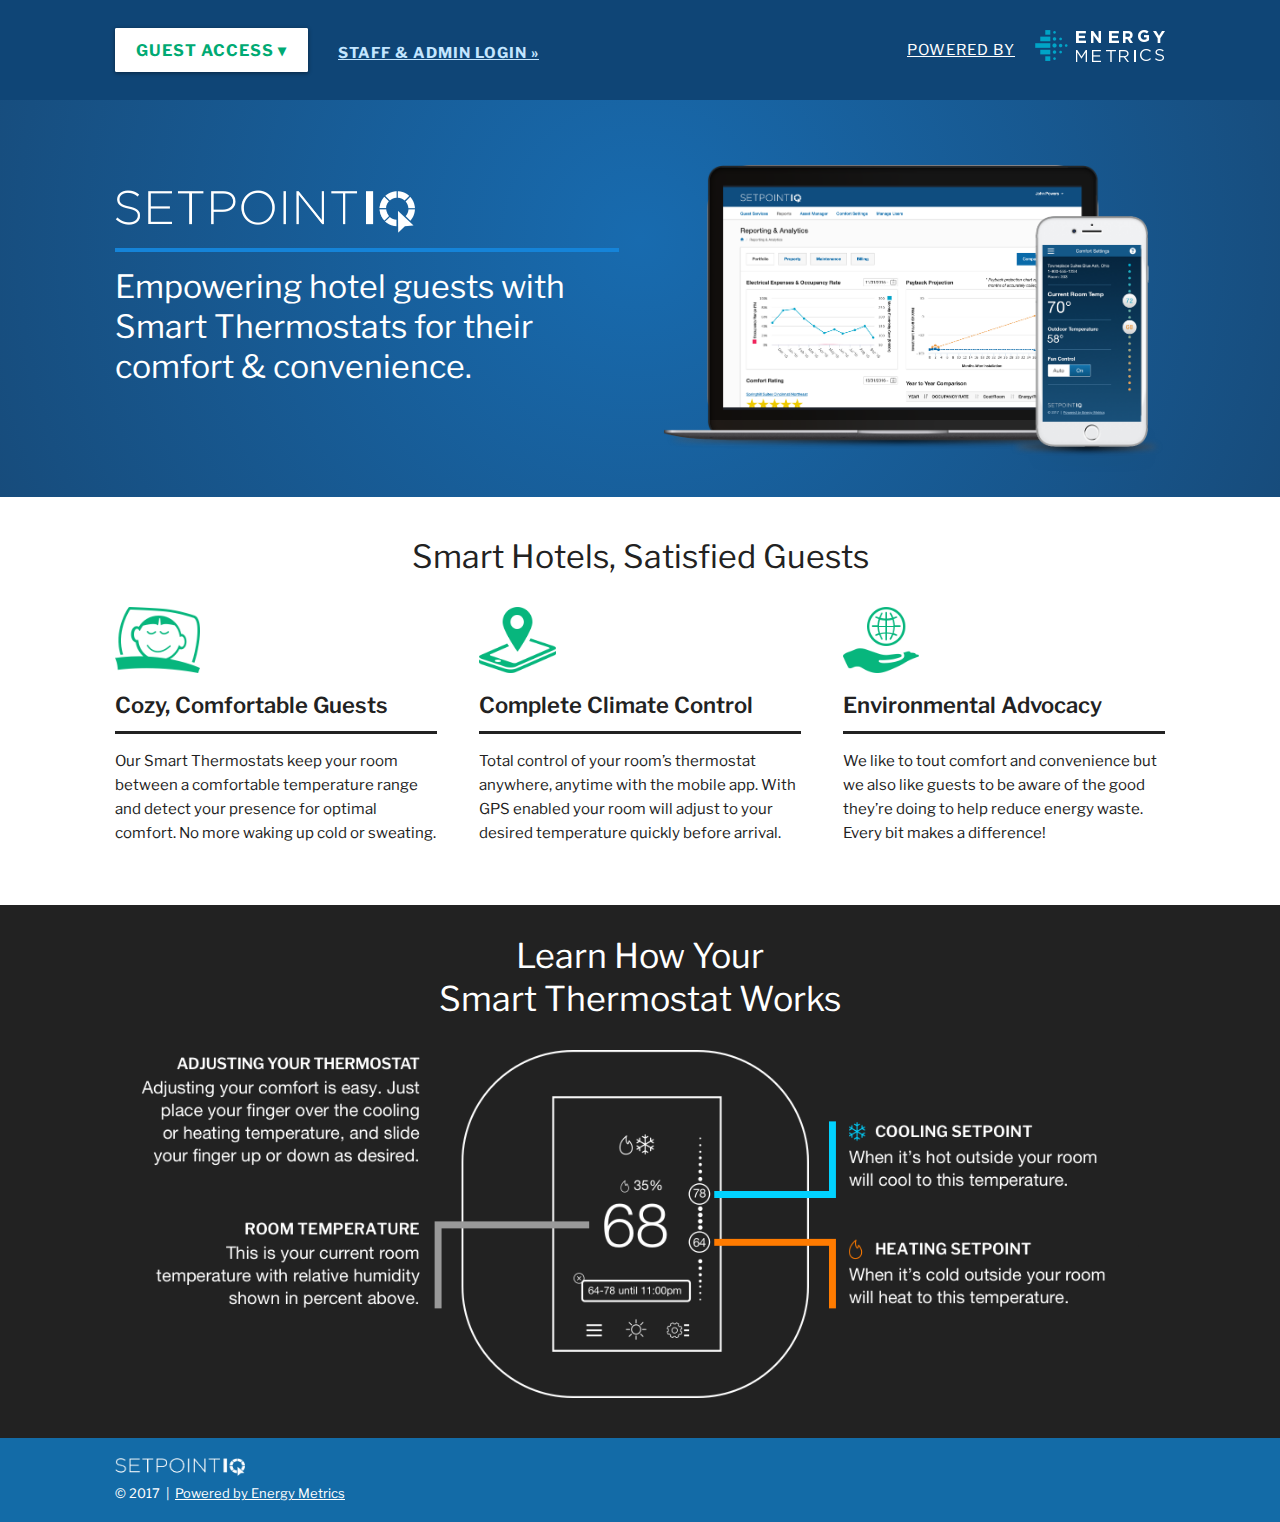
==== index.html @ f580b48e "Update index.html" ====
<!DOCTYPE html>
<html lang="en">
<head>

	<meta charset="utf-8">
	<title>SetpointIQ | Smart IoT Thermostats for Hotels &amp; Businesses</title>
	<meta name="description" content="SetpointIQ empowers hotel guests with IoT Smart Thermostats for their comfort and convenience while saving hotels money on electric bills.">
	<meta name="author" content="Energy Metrics">

	<meta name="viewport" content="width=device-width, initial-scale=1">

	<link href="https://fonts.googleapis.com/css?family=Libre+Franklin:300,300i,400,400i,600,600i,700,700i" rel="stylesheet">

	<link rel="stylesheet" href="css/normalize.css">
	<link rel="stylesheet" href="css/skeleton.css">
	<link rel="stylesheet" href="css/styles.css">

	<link rel="apple-touch-icon" sizes="180x180" href="/apple-touch-icon.png">
	<link rel="icon" type="image/png" href="/favicon-32x32.png" sizes="32x32">
	<link rel="icon" type="image/png" href="/favicon-16x16.png" sizes="16x16">
	<link rel="manifest" href="/manifest.json">
	<link rel="mask-icon" href="/pin-favicon.svg" color="#1c5f9c">
	<meta name="theme-color" content="#1c5f9c">
	
	<meta name="apple-mobile-web-app-title" content="SetpointIQ">
	<meta name="apple-mobile-web-app-capable" content="yes">
	<meta name="mobile-web-app-capable" content="yes">
	
	<!-- jQuery -->
	<script type="text/javascript" src="https://ajax.googleapis.com/ajax/libs/jquery/3.1.0/jquery.min.js"></script>
	<script>window.jQuery || document.write('<script src="/js/jquery-3.1.1.min.js">\x3C/script>')</script>

</head>
<body>


<header>
	<div class="container container100">
		<section>
			<div class="leftInfo">
				<a class="button btnAccess" href="#" id="btnAccess">GUEST ACCESS <span>&#9662</span></a>
				<a class="btnLogin" href="#">STAFF &amp; ADMIN LOGIN &raquo;</a>
			</div>

			<div id="accessDrop" style="display: none;">
				<h4>Enter Your Personal Access Code</h4>

				<form action="#" method="post">
					<input type="submit" name="access" value="Go" />
					<div style="overflow: hidden; padding-right: .5em;">
					<input class="code" type="number" pattern="[0-9]*" autofocus />
					</div>
				</form>

				<div class="errors">
<!-- 					<p>We did not recognize your access code. Please try again.</p>
					<p>This field is required. Please enter your access code.</p>
 -->				</div>

				<p>Your code can be found on the back of your SetpointIQ info card. Please let the front desk know if you did not receive one or if you run into any issues.</p>

				<a href="#!" class="close-btn">Close</a>


			</div> <!-- end #accessDrop -->



			<div class="rightInfo">
				<a href="http://energymetricsllc.com/" target="_blank"><img src="images/logo-EnergyMetrics.png" alt="Energy Metrics IoT Power" width="130"></a>
				<span><a href="http://energymetricsllc.com/" target="_blank">POWERED BY</a></span>
			</div>
		</section>
		</section>
	</div>
</header>


<section id="hero">
	<div class="container">
		<div class="row">
			<div class="one-half column intro">
				<img class="logo" src="images/logo-SetpointIQ.png" alt="SetpointIQ logo">
				<h1>Empowering hotel guests with Smart Thermostats for their comfort &amp; convenience.</h1>
			</div>
			<div class="one-half column">
				<img class="heroImg" src="images/setpointIQ-App.png" alt="SetpointIQ mobile app and dashboard">
			</div>
		</div>
	</div>
</section>



<section id="touts">
	<div class="container">

		<h2>Smart Hotels, Satisfied Guests</h2>

		<div class="row">

			<div class="one-third column">
				<img src="images/icon-comfort.png" alt="Cozy Guests With Smart Thermostats" height="66">
				<h3>Cozy, Comfortable Guests</h3>
				<p>Our Smart Thermostats keep your room between a comfortable temperature range and detect your presence for optimal comfort. No more waking up cold or sweating.</p>
			</div>

			<div class="one-third column">
				<img src="images/icon-location.png" alt="Cozy Guests With Smart Thermostats" height="66">
				<h3>Complete Climate Control</h3>
				<p>Total control of your room&rsquo;s thermostat anywhere, anytime with the mobile app. With GPS enabled your room will adjust to your desired temperature quickly before arrival.</p>
			</div>

			<div class="one-third column">
				<img src="images/icon-environmental.png" alt="Cozy Guests With Smart Thermostats" height="66">
				<h3>Environmental Advocacy</h3>
				<p>We like to tout comfort and convenience but we also like guests to be aware of the good they&rsquo;re doing to help reduce energy waste. Every bit makes a difference!</p>
			</div>
	</div>
</section>



<section id="learn">
	<div class="container">
		<h2>Learn How Your <br />Smart Thermostat Works</h2>
		<img src="images/SetpointIQ-thermostat-learn.png" alt="SetpointIQ IoT Smart Thermostat Helper">
		<div class="center"><a class="button btn1 btn2" href="thermostat-learn.html">VIEW FULL SCREEN</a></div>
	</div>
</section>


<footer>
	<div class="container">
		<img src="images/logo-SetpointIQ.png" alt="SetpointIQ logo" width="130">
		<p>&copy; 2017 &nbsp;|&nbsp; <a href="http://energymetricsllc.com/" target="_blank">Powered by Energy Metrics</a>
	</div>
</footer>

<div class="backdrop" id="backDrop" style="display: none"></div>


<script>
	$(document).ready(function() {

		$(document).on("click", function(e) {
			if($(e.target).closest("#accessDrop").length === 0) {
				$("#accessDrop").fadeOut();
			}
		});

		$("#btnAccess, a.close-btn").on("click", function(e) {
			e.stopPropagation();

			$("div.errors").empty();
			$("#accessDrop").fadeToggle();
		});

		$("input.code").on('input', function(e) {
			$('div.errors').fadeOut(500, function() {
				$(this).empty().show();
			})
		})

		$("form").submit(function(e) {
			e.preventDefault();

			if($.trim($("input.code").val()) === "") {
				$("div.errors").html("<p>This field is required. Please enter your access code.</p>");
				$("input.code").focus();
				return;
			}
		})
	});
</script>

</body>
</html>
---- css/skeleton.css ----
/*
* Skeleton V2.0.4
* Copyright 2014, Dave Gamache
* www.getskeleton.com
* Free to use under the MIT license.
* http://www.opensource.org/licenses/mit-license.php
* 12/29/2014
* Site design by David Ross for Energy Metrics
*/



/* Grid
–––––––––––––––––––––––––––––––––––––––––––––––––– */
.container {
	position: relative;
	width: 100%;
	max-width: 1050px;
	margin: 0 auto;
	padding: 0 20px;
	box-sizing: border-box; }

.container100 { width: 100%!important; padding: 0!important; }

.column,
.columns {
	width: 100%;
	float: left;
	box-sizing: border-box; }




/* For devices larger than 400px */
@media (min-width: 400px) {
  .container {
    width: 90%;
    padding: 0; }
}

/* For devices larger than 550px */
@media (min-width: 550px) {
	.container { width: 90%; }
	.column, .columns {	margin-left: 4%; }
	.column:first-child, .columns:first-child { margin-left: 0; }

	.one.column,
	.one.columns                    { width: 4.66666666667%; }
	.two.columns                    { width: 13.3333333333%; }
	.three.columns                  { width: 22%;            }
	.four.columns                   { width: 30.6666666667%; }
	.five.columns                   { width: 39.3333333333%; }
	.six.columns                    { width: 48%;            }
	.seven.columns                  { width: 56.6666666667%; }
	.eight.columns                  { width: 65.3333333333%; }
	.nine.columns                   { width: 74.0%;          }
	.ten.columns                    { width: 82.6666666667%; }
	.eleven.columns                 { width: 91.3333333333%; }
	.twelve.columns                 { width: 100%; margin-left: 0; }

	.one-third.column               { width: 30.6666666667%; }
	.two-thirds.column              { width: 65.3333333333%; }

	.one-half.column                { width: 48%; }


	/* Offsets */
	.offset-by-one.column,
	.offset-by-one.columns          { margin-left: 8.66666666667%; }
	.offset-by-two.column,
	.offset-by-two.columns          { margin-left: 17.3333333333%; }
	.offset-by-three.column,
	.offset-by-three.columns        { margin-left: 26%;            }
	.offset-by-four.column,
	.offset-by-four.columns         { margin-left: 34.6666666667%; }
	.offset-by-five.column,
	.offset-by-five.columns         { margin-left: 43.3333333333%; }
	.offset-by-six.column,
	.offset-by-six.columns          { margin-left: 52%;            }
	.offset-by-seven.column,
	.offset-by-seven.columns        { margin-left: 60.6666666667%; }
	.offset-by-eight.column,
	.offset-by-eight.columns        { margin-left: 69.3333333333%; }
	.offset-by-nine.column,
	.offset-by-nine.columns         { margin-left: 78.0%;          }
	.offset-by-ten.column,
	.offset-by-ten.columns          { margin-left: 86.6666666667%; }
	.offset-by-eleven.column,
	.offset-by-eleven.columns       { margin-left: 95.3333333333%; }

	.offset-by-one-third.column,
	.offset-by-one-third.columns    { margin-left: 34.6666666667%; }
	.offset-by-two-thirds.column,
	.offset-by-two-thirds.columns   { margin-left: 69.3333333333%; }

	.offset-by-one-half.column,
	.offset-by-one-half.columns     { margin-left: 52%; }

}


/* For devices larger than 1000px */
@media (min-width: 900px) {

  .container100 { width: 90%!important; padding: 0!important; }

}



/* Base Styles
–––––––––––––––––––––––––––––––––––––––––––––––––– */
/* NOTE
html is set to 62.5% so that all the REM measurements throughout Skeleton
are based on 10px sizing. So basically 1.5rem = 15px :) */
html { font-size: 62.5%; }
body {
	font-size: 1.5em;
	line-height: 1.6;
	font-weight: 400;
	font-family: "Libre Franklin", "HelveticaNeue", "Helvetica Neue", Helvetica, Arial, sans-serif;
	color: #222; }


/* Typography
–––––––––––––––––––––––––––––––––––––––––––––––––– */
h1, h2, h3, h4, h5, h6 { margin-top: 0; margin-bottom: 2rem; font-weight: 400; line-height: 1.25; }
h1 { font-size: 2.2rem; }
h2 { font-size: 2.1rem; }
h3 { font-size: 1.6rem; font-weight: 600; }
h4 { font-size: 2.4rem; }
h5 { font-size: 1.8rem; }
h6 { font-size: 1.5rem; }

/* Larger than phablet */
@media (min-width: 550px) {
  h1 { font-size: 3.4rem; }
  h2 { font-size: 3.4rem; }
  h3 { font-size: 3.6rem; }
  h4 { font-size: 3.0rem; }
  h5 { font-size: 2.4rem; }
  h6 { font-size: 1.5rem; }
}

p {
  margin-top: 0; }


/* Links
–––––––––––––––––––––––––––––––––––––––––––––––––– */
a { color: #1EAEDB; }


/* Buttons
–––––––––––––––––––––––––––––––––––––––––––––––––– */
.button,
button,
input[type="submit"],
input[type="reset"],
input[type="button"] {
  display: inline-block;
  height: 38px;
  padding: 0 30px;
  color: #174C7C;
  text-align: center;
  font-size: 16px;
  font-weight: 600;
  line-height: 38px;
  letter-spacing: .1rem;
  border-radius: 1px;
  text-decoration: none;
  white-space: nowrap;
  background-color: #FFF;
  border-radius: 1px;
  border: 1px solid #FFF;
  cursor: pointer;
  box-sizing: border-box; }
.button:hover,
button:hover,
input[type="submit"]:hover,
input[type="reset"]:hover,
input[type="button"]:hover,
.button:focus,
button:focus,
input[type="submit"]:focus,
input[type="reset"]:focus,
input[type="button"]:focus {
  color: #11B77F;
  outline: 0; }
.button.button-primary,
button.button-primary,
input[type="submit"].button-primary,
input[type="reset"].button-primary,
input[type="button"].button-primary {
  color: #FFF;
  background-color: #33C3F0;
  border-color: #33C3F0; }
.button.button-primary:hover,
button.button-primary:hover,
input[type="submit"].button-primary:hover,
input[type="reset"].button-primary:hover,
input[type="button"].button-primary:hover,
.button.button-primary:focus,
button.button-primary:focus,
input[type="submit"].button-primary:focus,
input[type="reset"].button-primary:focus,
input[type="button"].button-primary:focus {
  color: #FFF;
  background-color: #1EAEDB;
  border-color: #1EAEDB; }


/* Forms
–––––––––––––––––––––––––––––––––––––––––––––––––– */
input[type="email"],
input[type="number"],
input[type="search"],
input[type="text"],
input[type="tel"],
input[type="url"],
input[type="password"],
textarea,
select {
  height: 38px;
  padding: 6px 10px; /* The 6px vertically centers text on FF, ignored by Webkit */
  background-color: #fff;
  border: 1px solid #D1D1D1;
  border-radius: 4px;
  box-shadow: none;
  box-sizing: border-box; }
/* Removes awkward default styles on some inputs for iOS */
input[type="email"],
input[type="number"],
input[type="search"],
input[type="text"],
input[type="tel"],
input[type="url"],
input[type="password"],
textarea {
  -webkit-appearance: none;
     -moz-appearance: none;
          appearance: none; }
textarea {
  min-height: 65px;
  padding-top: 6px;
  padding-bottom: 6px; }
input[type="email"]:focus,
input[type="number"]:focus,
input[type="search"]:focus,
input[type="text"]:focus,
input[type="tel"]:focus,
input[type="url"]:focus,
input[type="password"]:focus,
textarea:focus,
select:focus {
  border: 1px solid #33C3F0;
  outline: 0; }
label,
legend {
  display: block;
  margin-bottom: .5rem;
  font-weight: 600; }
fieldset {
  padding: 0;
  border-width: 0; }
input[type="checkbox"],
input[type="radio"] {
  display: inline; }
label > .label-body {
  display: inline-block;
  margin-left: .5rem;
  font-weight: normal; }


/* Lists
–––––––––––––––––––––––––––––––––––––––––––––––––– */
ul {
  list-style: circle inside; }
ol {
  list-style: decimal inside; }
ol, ul {
  padding-left: 0;
  margin-top: 0; }
ul ul,
ul ol,
ol ol,
ol ul {
  margin: 1.5rem 0 1.5rem 3rem;
  font-size: 90%; }
li {
  margin-bottom: 1rem; }


/* Code
–––––––––––––––––––––––––––––––––––––––––––––––––– */
code {
  padding: .2rem .5rem;
  margin: 0 .2rem;
  font-size: 90%;
  white-space: nowrap;
  background: #F1F1F1;
  border: 1px solid #E1E1E1;
  border-radius: 4px; }
pre > code {
  display: block;
  padding: 1rem 1.5rem;
  white-space: pre; }


/* Tables
–––––––––––––––––––––––––––––––––––––––––––––––––– */
th,
td {
  padding: 12px 15px;
  text-align: left;
  border-bottom: 1px solid #E1E1E1; }
th:first-child,
td:first-child {
  padding-left: 0; }
th:last-child,
td:last-child {
  padding-right: 0; }


/* Spacing
–––––––––––––––––––––––––––––––––––––––––––––––––– */
button,
.button {
  margin-bottom: 1rem; }
input,
textarea,
select,
fieldset {
  margin-bottom: 1.5rem; }
pre,
blockquote,
dl,
figure,
table,
p,
ul,
ol,
form {
  margin-bottom: 2.5rem; }


/* Utilities
–––––––––––––––––––––––––––––––––––––––––––––––––– */
.u-full-width {
  width: 100%;
  box-sizing: border-box; }
.u-max-full-width {
  max-width: 100%;
  box-sizing: border-box; }
.u-pull-right {
  float: right; }
.u-pull-left {
  float: left; }


/* Misc
–––––––––––––––––––––––––––––––––––––––––––––––––– */
hr {
  margin-top: 3rem;
  margin-bottom: 3.5rem;
  border-width: 0;
  border-top: 1px solid #DDD; }


/* Clearing
–––––––––––––––––––––––––––––––––––––––––––––––––– */

/* Self Clearing Goodness */
.container:after,
.row:after,
.u-cf {
  content: "";
  display: table;
  clear: both; }


input[type=number], input[type=number] { appearance: none;  margin: 0; }
input[type=number]::-webkit-inner-spin-button, input[type=number]::-webkit-outer-spin-button { -webkit-appearance: none;  margin: 0; }



/* Media Queries
–––––––––––––––––––––––––––––––––––––––––––––––––– */
/*
Note: The best way to structure the use of media queries is to create the queries
near the relevant code. For example, if you wanted to change the styles for buttons
on small devices, paste the mobile query code up in the buttons section and style it
there.
*/


/* Larger than mobile */
@media (min-width: 400px) {
}

/* Larger than phablet (also point when grid becomes active) */
@media (min-width: 550px) {}

/* Larger than tablet */
@media (min-width: 750px) {}

/* Larger than desktop */
@media (min-width: 1000px) {}

/* Larger than Desktop HD */
@media (min-width: 1200px) {}
---- css/styles.css ----
/* =HEADER */
header { background: #0F4576; }
#hero { padding: 3rem 0 1em; background: #1C5C98; background: radial-gradient(circle at 50% 35%, #186baf, #174c7c); }

.btnAccess { width: 100%; box-shadow: 0 1px 4px 0 rgba(0, 0, 0, 0.45); height: 50px; line-height: 50px; font-weight: bold; margin-bottom: 0; color: #00AA73; cursor: pointer; }
.btnLogin { width: 100%; text-align: center; display: block; height: 50px; line-height: 50px; font-weight: bold; color: #C4E6FF!important; letter-spacing: .1rem; }

h1 { color: #FFF; padding-top: 1.5rem; border-top: 4px solid #1584D9; margin: 1.5rem 0 0; text-align: center; }

.heroImg { padding: 2.5rem 0 1rem; max-width: 280px; display: block; margin: 0 auto; }
.logo { display: block; margin: 0 auto; max-width: 260px; }

/* -Access Dropdown Menu */
#accessDrop { width: 300px; padding: 20px 0 0 20px; background: #FFF; background: rgba(255, 255, 255, .98); box-shadow: 0 4px 15px 0 rgba(0,0,0,0.5); border-radius: 1px; border-top: 4px solid #009464; z-index: 1111; }
#accessDrop { position: absolute; margin-left: auto; margin-right: auto; left: 0; right: 0; top: 50px; }
#accessDrop h4 { font-size: 2.3rem; margin-bottom: 1rem; width: 260px; }
#accessDrop p { color: #555; font-size: 1.3rem; margin: 0 0 20px; width: 260px; }

#accessDrop form { margin: 0 0 1.5rem; width: 260px; }
#accessDrop input { margin: 0; }
#accessDrop input[type="submit"] { background: #00A972; border: 1px solid #00A972; width: 44px; padding: 0; text-align: center; color: #FFF; float: right; }
#accessDrop .code { width: 218px; border-right: 0; border-radius: 0; font-size: 22px; color: #222; }
#accessDrop .code:focus { border-color: #00A972; }
.close-btn { margin-bottom: 20px; display: block; }

#accessDrop .errors p { color: #D4192D; font-weight: 600; }


/* =TOUTS */
#touts { padding: 3rem 0; }
#touts .column { margin-bottom: .5rem; }
#touts h2 { text-align: center; margin: 0 0 3rem; }
#touts h3 { padding-bottom: 1.2rem; border-bottom: 3px solid #222; margin: 1.2rem 0 1.5rem; }


/* =LEARN */
#learn { padding: 3rem 0 4rem; background: #222; }
#learn img { width: 95%; height: auto; display: block; margin: 0 auto; }
#learn h2 { text-align: center; margin: 0 0 3rem; color: #FFF; }
.btn1 { margin: 2rem auto 1rem; color: #FFF!important; border-color: #FFF; background: transparent; }
.btn1:hover { background: #444; }
.center { text-align: center; margin: auto; }
#bLearn { background: #222; }



/* =FOOTER */
footer { background: #136BA7; padding: 2rem 0 1.75rem; color: #FFF; }
footer a { color: #FFF!important; text-decoration: underline!important; }
footer p { margin-bottom: 0; font-size: 1.3rem; }


/* Bigger than 1px */
@media (min-width: 1px) {

.rightInfo { display: none; }

}



/* Bigger than 550 */
@media (min-width: 550px) {

h1 { text-align: left; font-size: 2.2rem; }
.heroImg { max-width: 260px; }
.logo { margin: 0; max-width: 230px; }

#touts h2 { font-size: 2.2rem; }
#touts h3 { font-size: 1.8rem; }
#learn { padding: 3rem 0 2rem; }

}



/* Bigger than 750 */
@media (min-width: 750px) {
#hero { padding: 4rem 0 1em; }
h1 { padding-top: 1.5rem; margin: 1.5rem 0 0; text-align: left; font-size: 2.4rem; }
.heroImg { max-width: 300px; }
.logo { max-width: 260px; }

#touts h2 { font-size: 2.4rem; }
#touts h3 { font-size: 2.2rem; }

}



/* Bigger than 850 */
@media (min-width: 850px) {
h1 { font-size: 3.2rem; }
.heroImg { padding: 2.5rem 0 1rem; max-width: 500px; }
.logo { display: block; margin: 5rem 0 0; max-width: 300px; }

header { height: 100px; }
.rightInfo { display: block; }

#accessDrop { position: absolute; margin-left: 0; margin-right: 0; left: 0; right: 0; top: 80px; }



.btnAccess { width: auto; height: 44px; line-height: 44px; padding: 0 2rem; float: left; font-weight: 700; }
.btnLogin { width: auto; float: left; text-align: left; display: block; margin: 0 0 0 3rem; font-weight: 700; }

.leftInfo { float: left; margin-top: 28px; }

.rightInfo { display: block; float: right; height: 40px; line-height: 40px; margin-top: 30px; }
.rightInfo a { color: #FFF; letter-spacing: .1rem; }
.rightInfo span { display: block; float: right; }
.rightInfo img { display: block; float: right; margin-left: 20px; }

#touts { padding: 4rem 0 2em; }
#touts h2 { font-size: 3.2rem; }

#learn { padding-bottom: 4rem; }
.btn1 { display: none; }
.btn2 { display: none; }
.btn3 { display: inline-block!important; }
}
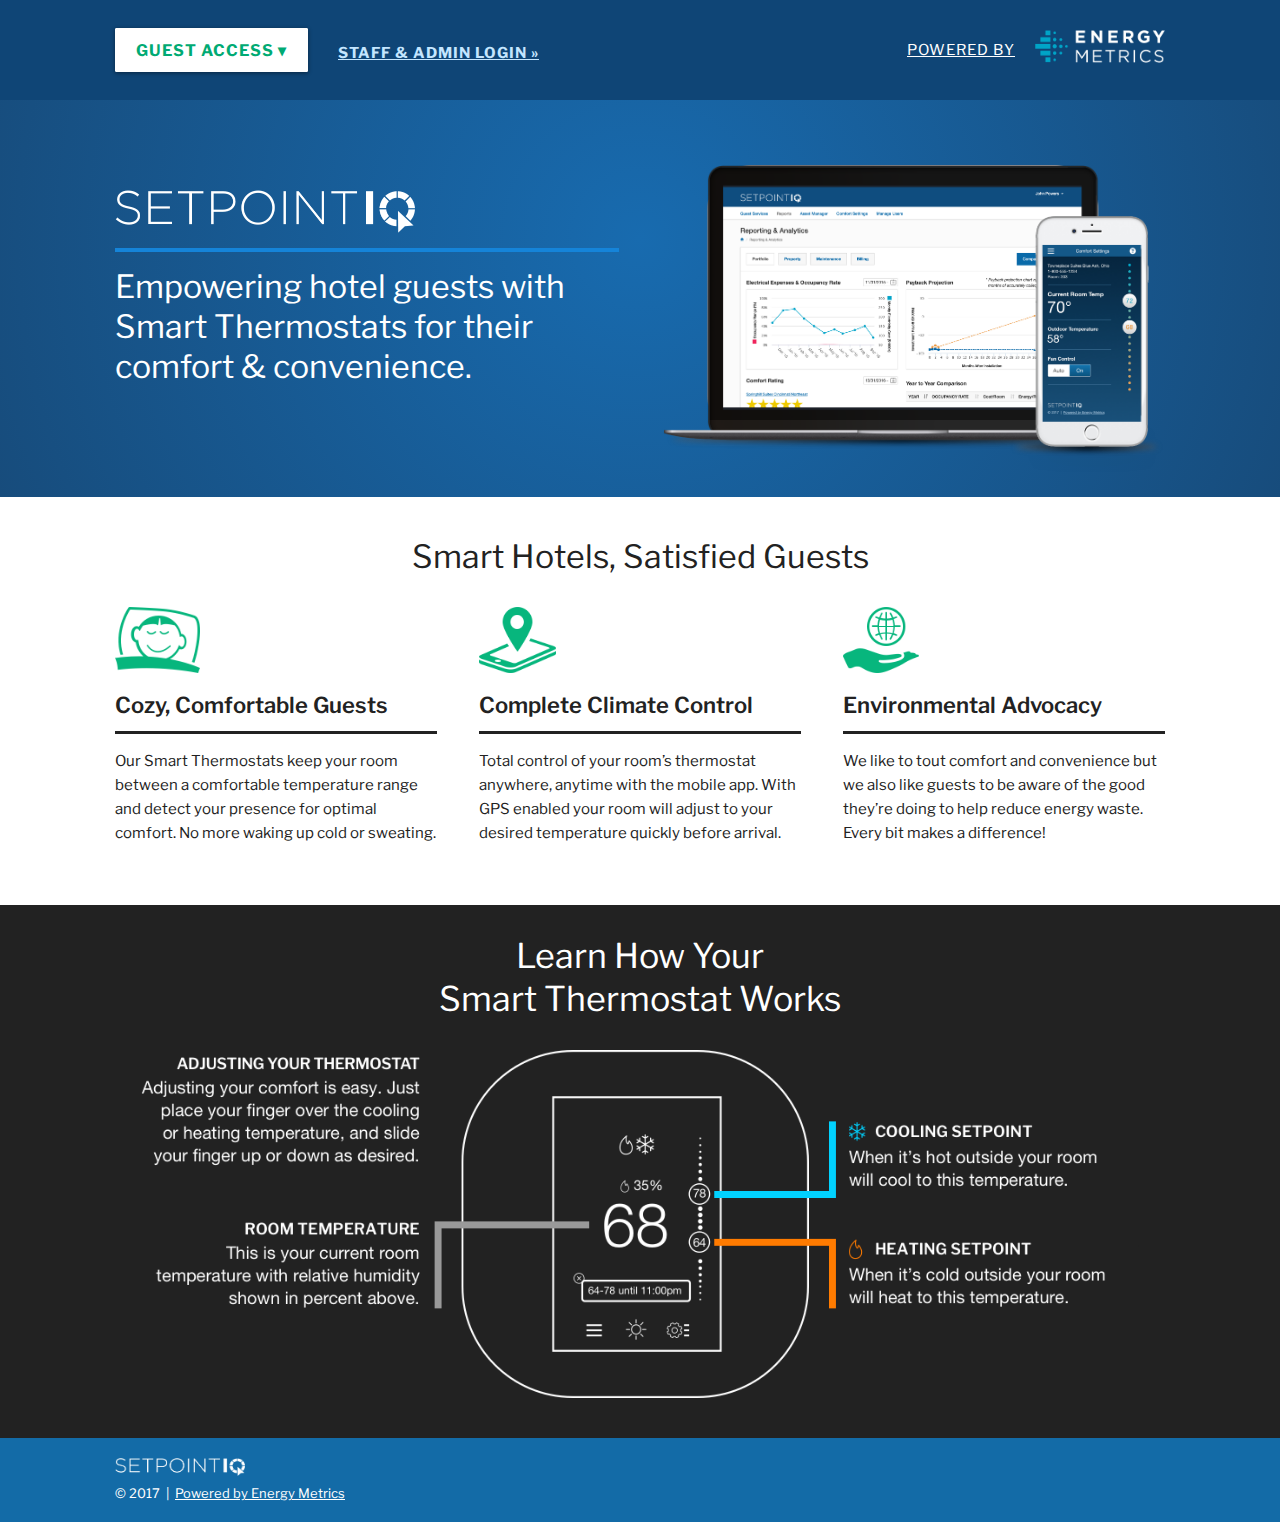
==== commit 17b87db8: "Update index.html" ====
--- a/index.html
+++ b/index.html
@@ -6,7 +6,6 @@
 	<title>SetpointIQ | Smart IoT Thermostats for Hotels &amp; Businesses</title>
 	<meta name="description" content="SetpointIQ empowers hotel guests with IoT Smart Thermostats for their comfort and convenience while saving hotels money on electric bills.">
 	<meta name="author" content="Energy Metrics">
-
 	<meta name="viewport" content="width=device-width, initial-scale=1">
 
 	<link href="https://fonts.googleapis.com/css?family=Libre+Franklin:300,300i,400,400i,600,600i,700,700i" rel="stylesheet">
@@ -16,15 +15,22 @@
 	<link rel="stylesheet" href="css/styles.css">
 
 	<link rel="apple-touch-icon" sizes="180x180" href="/apple-touch-icon.png">
-	<link rel="icon" type="image/png" href="/favicon-32x32.png" sizes="32x32">
-	<link rel="icon" type="image/png" href="/favicon-16x16.png" sizes="16x16">
+	<link rel="icon" type="image/png" href="/favicon.png">
 	<link rel="manifest" href="/manifest.json">
 	<link rel="mask-icon" href="/pin-favicon.svg" color="#1c5f9c">
 	<meta name="theme-color" content="#1c5f9c">
 	
+	<meta name="application-name" content="SetpointIQ"/>
+	<meta name="msapplication-square70x70logo" content="small.jpg"/>
+	<meta name="msapplication-square150x150logo" content="medium.jpg"/>
+	<meta name="msapplication-wide310x150logo" content="wide.jpg"/>
+	<meta name="msapplication-square310x310logo" content="large.jpg"/>
+	<meta name="msapplication-TileColor" content="#0F5791"/>
+	
 	<meta name="apple-mobile-web-app-title" content="SetpointIQ">
 	<meta name="apple-mobile-web-app-capable" content="yes">
 	<meta name="mobile-web-app-capable" content="yes">
+	<meta name="apple-mobile-web-app-status-bar-style" content="black">
 	
 	<!-- jQuery -->
 	<script type="text/javascript" src="https://ajax.googleapis.com/ajax/libs/jquery/3.1.0/jquery.min.js"></script>
